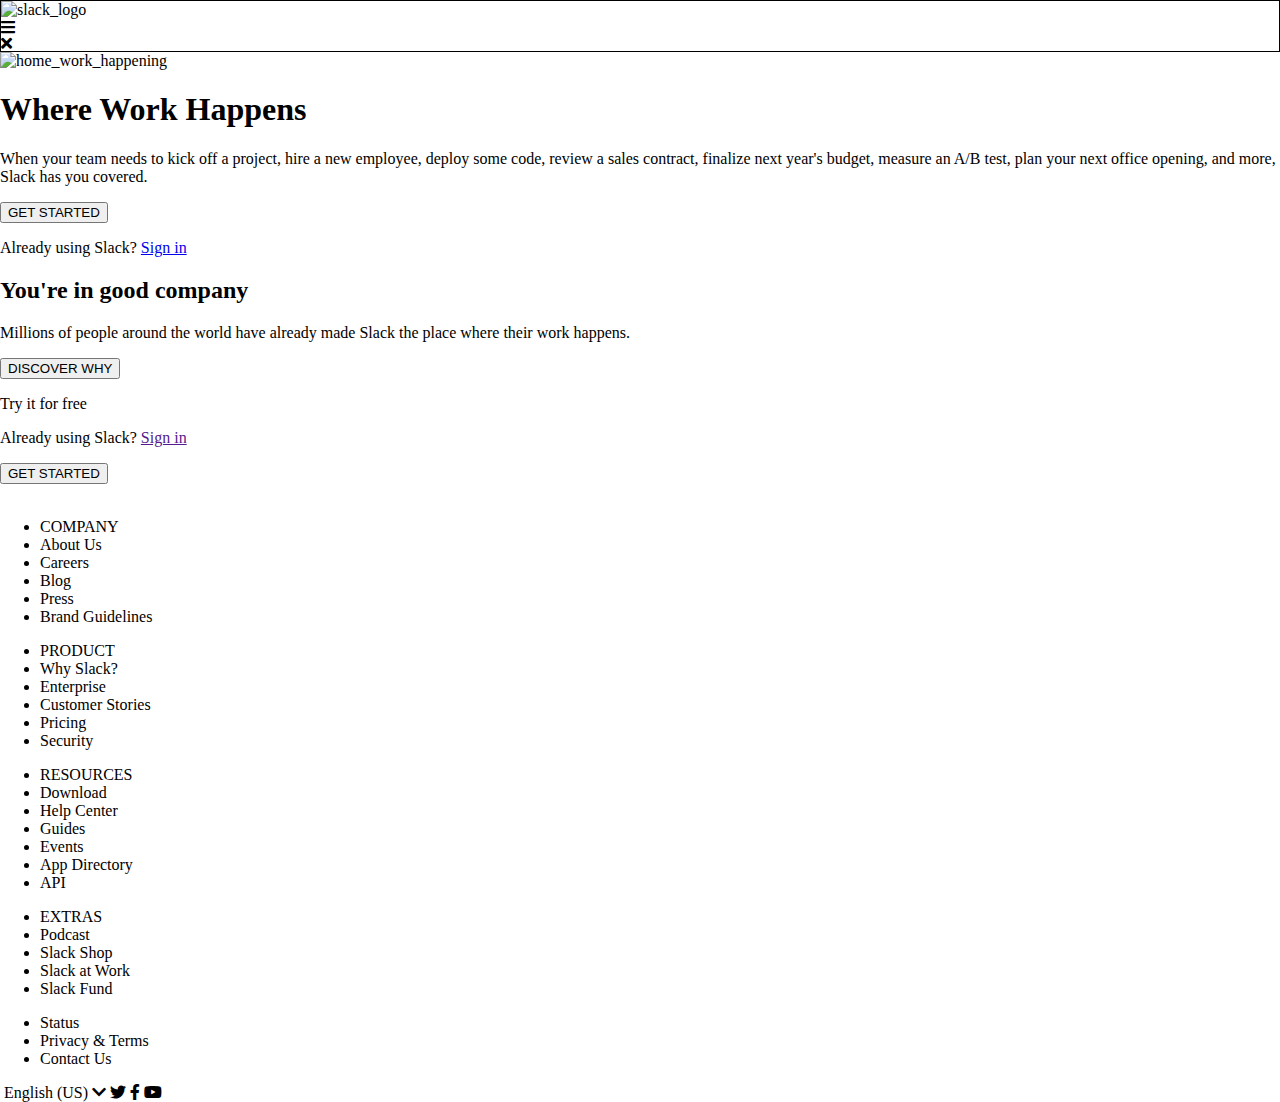
==== starter_code/index.html @ abfde02e "1st changes" ====
<!DOCTYPE html>
<html lang="en">
  <head>
    <meta charset="UTF-8" />
    <meta name="viewport" content="width=device-width, initial-scale=1.0" />
    <meta http-equiv="X-UA-Compatible" content="ie=edge" />

    <!-- link the font awesome CDN -->
    <link
      href="https://use.fontawesome.com/releases/v5.0.1/css/all.css"
      rel="stylesheet"
    />

    <!-- link your styles -->
    <link rel="stylesheet" href="./stylesheets/style.css" />
    <title>Where work happens | Slack</title>
  </head>

  <body>
    <nav class="navBar">
      <img src="./images/slack-logo.png" alt="slack_logo" />
      <ul>
        <li>Why Slack?</li>
        <li>Pricing</li>
        <li>About Us</li>
        <li>Your Workspaces</li>
      </ul>
      <i class="fas fa-bars"></i>
      <i class="fas fa-times"></i>
    </nav>
    <header>
      <img src="./images/home_talking.png" alt="home_work_happening" />
      <h1>Where Work Happens</h1>
      <p>
        When your team needs to kick off a project, hire a new employee, deploy
        some code, review a sales contract, finalize next year's budget, measure
        an A/B test, plan your next office opening, and more, Slack has you
        covered.
      </p>
      <button type="button" name="button">GET STARTED</button>
      <p>Already using Slack? <a href="#">Sign in</a></p>
    </header>
    <main>
      <div>
        <h2>You're in good company</h2>
        <p>
          Millions of people around the world have already made Slack the place
          where their work happens.
        </p>
        <button>DISCOVER WHY</button>
        <img src="./images/airbnb-logo.png" alt="" />
        <img src="./images/capital-one-logo.png" alt="" />
        <img src="./images/harvard-logo.png" alt="" />
        <img src="./images/los-angeles-times-logo.png" alt="" />
        <img src="./images/oracle-logo.png" alt="" />
        <img src="./images/ticketmaster-logo.png" alt="" />
      </div>
      <div>
        <p>Try it for free</p>
        <p>Already using Slack? <a href="">Sign in</a></p>
        <button type="button" name="button">GET STARTED</button>
      </div>
    </main>
    <footer>
      <div>
        <img src="./images/iso-slack.png" alt="" />
        <ul>
          <li>COMPANY</li>
          <li>About Us</li>
          <li>Careers</li>
          <li>Blog</li>
          <li>Press</li>
          <li>Brand Guidelines</li>
        </ul>
        <ul>
          <li>PRODUCT</li>
          <li>Why Slack?</li>
          <li>Enterprise</li>
          <li>Customer Stories</li>
          <li>Pricing</li>
          <li>Security</li>
        </ul>
        <ul>
          <li>RESOURCES</li>
          <li>Download</li>
          <li>Help Center</li>
          <li>Guides</li>
          <li>Events</li>
          <li>App Directory</li>
          <li>API</li>
        </ul>
        <ul>
          <li>EXTRAS</li>
          <li>Podcast</li>
          <li>Slack Shop</li>
          <li>Slack at Work</li>
          <li>Slack Fund</li>
        </ul>
      </div>
      <div>
        <ul>
          <li>Status</li>
          <li>Privacy & Terms</li>
          <li>Contact Us</li>
        </ul>
        <div>
          <img src="./images/us-flag.png" alt="" />
          <span>English (US)</span>
          <i class="fas fa-chevron-down"></i>
          <i class="fab fa-twitter"></i>
          <i class="fab fa-facebook-f"></i>
          <i class="fab fa-youtube"></i>
        </div>
      </div>
    </footer>
  </body>
</html>
---- starter_code/stylesheets/style.css ----
/*
background-grey: #F4F3F4;
button-purple: #192592
main-titles dark-grey: #2C303F;
paragraph grey: #5b5e6d;
nav grey: #5b5e6d;
*/

body{
    margin:0;
    padding:0;
}

/* ----- NavBar ----- */

.navBar{
    display: flex;
    flex-flow: column wrap;
    border: 1px solid black;
}

.navBar img{
    width:200px;
}

.navBar ul{
    display: none;
}
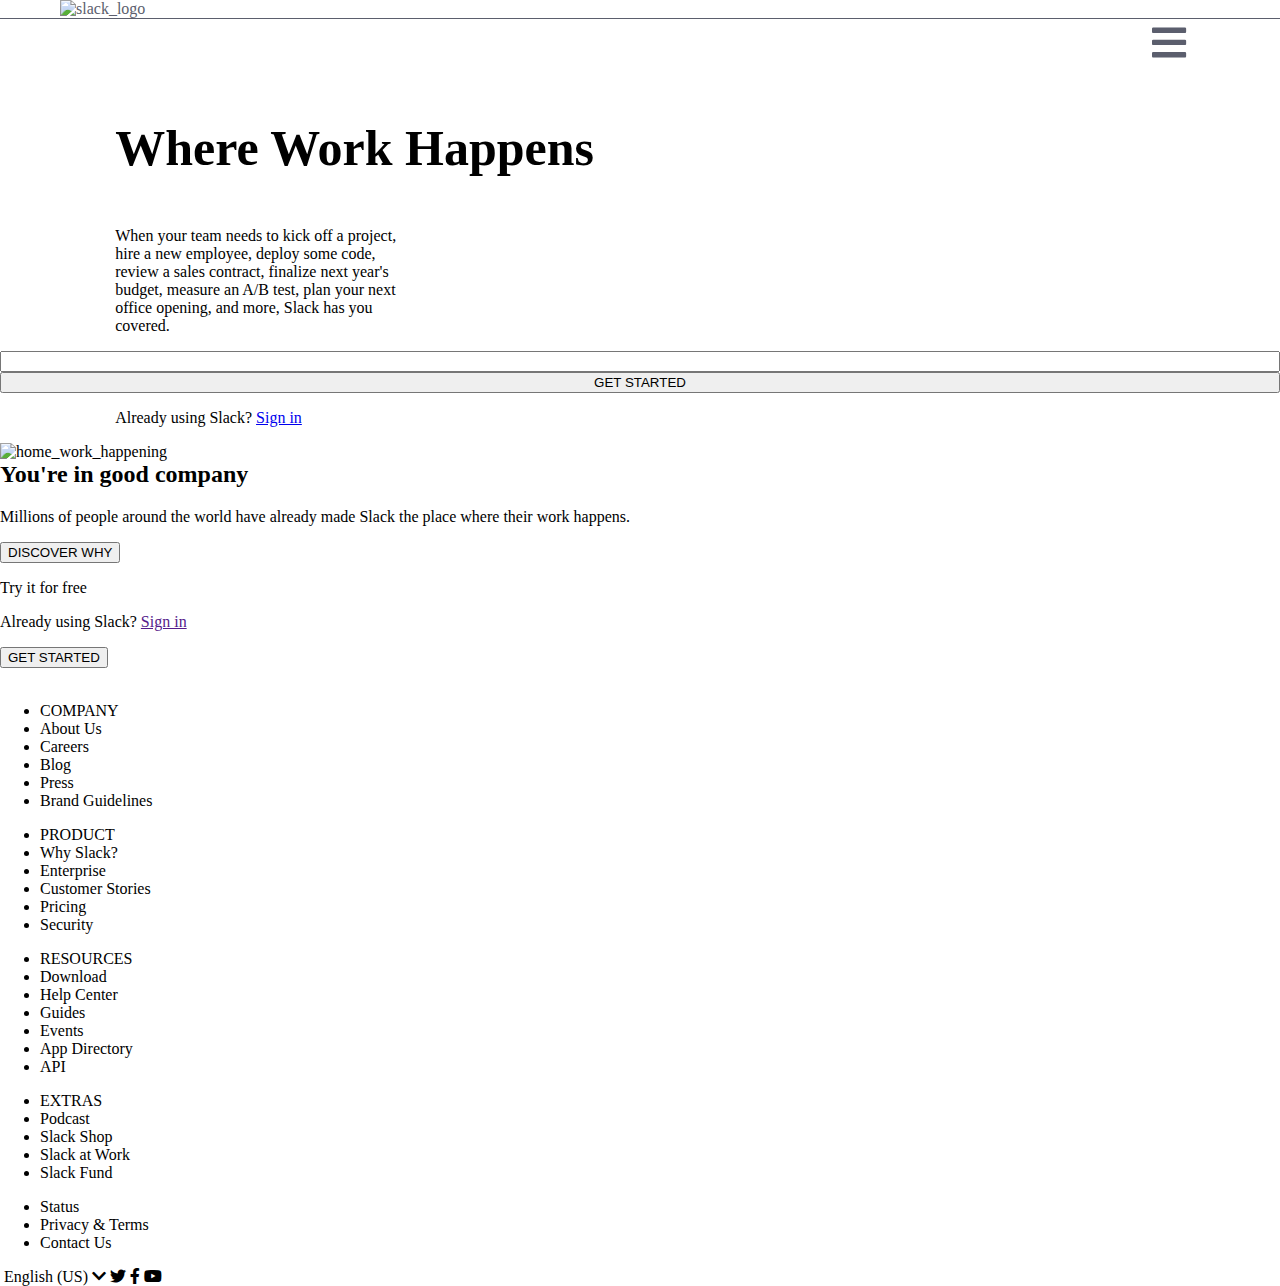
==== commit 1c1aa263: "V2.0" ====
--- a/starter_code/index.html
+++ b/starter_code/index.html
@@ -25,23 +25,24 @@
         <li>About Us</li>
         <li>Your Workspaces</li>
       </ul>
-      <i class="fas fa-bars"></i>
-      <i class="fas fa-times"></i>
+      <i class="fas fa-bars menuD"></i>
+      <i class="fas fa-times cruz"></i>
     </nav>
-    <header>
-      <img src="./images/home_talking.png" alt="home_work_happening" />
-      <h1>Where Work Happens</h1>
-      <p>
-        When your team needs to kick off a project, hire a new employee, deploy
-        some code, review a sales contract, finalize next year's budget, measure
-        an A/B test, plan your next office opening, and more, Slack has you
-        covered.
-      </p>
-      <button type="button" name="button">GET STARTED</button>
-      <p>Already using Slack? <a href="#">Sign in</a></p>
+    <header class="header">             
+        <h1>Where Work Happens</h1>
+        <p>
+          When your team needs to kick off a project, hire a new employee, deploy
+          some code, review a sales contract, finalize next year's budget, measure
+          an A/B test, plan your next office opening, and more, Slack has you
+          covered.
+        </p>
+        <input type="text">
+        <button type="button" name="button">GET STARTED</button>
+        <p>Already using Slack? <a href="#">Sign in</a></p>    
+         <img src="./images/home_talking.png" alt="home_work_happening" /> 
     </header>
     <main>
-      <div>
+      <div class="divMain">
         <h2>You're in good company</h2>
         <p>
           Millions of people around the world have already made Slack the place
--- a/starter_code/stylesheets/style.css
+++ b/starter_code/stylesheets/style.css
@@ -14,15 +14,58 @@
 /* ----- NavBar ----- */
 
 .navBar{
+    position: fixed;
     display: flex;
-    flex-flow: column wrap;
-    border: 1px solid black;
+    border-bottom: 1px solid #5b5e6d;
+    color: #5b5e6d;
+    width:100%;
+    background-color: white;
+    top:0;
 }
 
 .navBar img{
-    width:200px;
+    width:160px;
+    margin-left: 60px;
 }
 
 .navBar ul{
     display: none;
-}+}
+
+.cruz{
+    display: none;
+}
+
+.menuD{
+    font-size: 39px;
+    position:fixed;
+    left:90%;
+    top:2.5%;
+}
+
+/* ----- Header ----- */
+
+.header{
+    display: flex;
+    flex-flow: column wrap;
+    float: left;
+    margin-top: 66px;
+    width:100%;
+}
+
+.header h1{
+    width:50%;
+    margin-left: 9%;
+    font-size: 50px;
+}
+
+.header p{
+    width:300px;
+    margin-left: 9%;
+}
+
+
+/* ----- Main ----- */
+ .divMain img{
+    width:200px;
+ }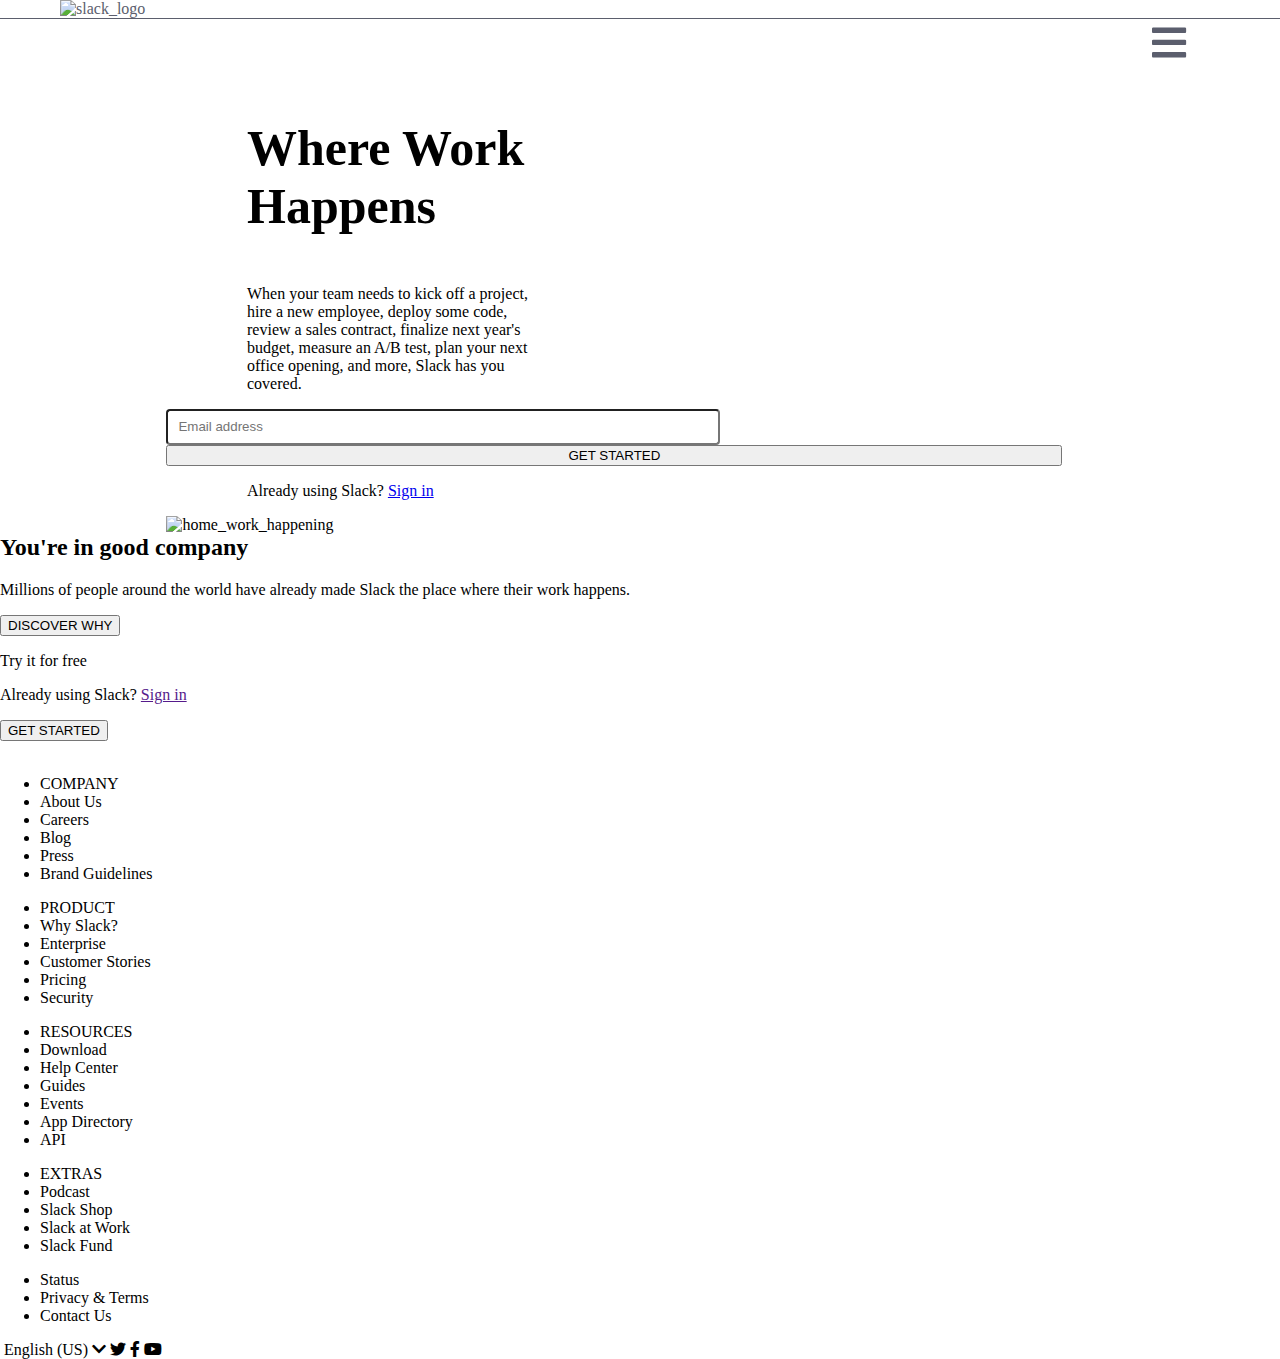
==== commit f501e273: "p" ====
--- a/starter_code/index.html
+++ b/starter_code/index.html
@@ -36,7 +36,7 @@
           an A/B test, plan your next office opening, and more, Slack has you
           covered.
         </p>
-        <input type="text">
+        <input type="text" placeholder="Email address" class="mailHeader">
         <button type="button" name="button">GET STARTED</button>
         <p>Already using Slack? <a href="#">Sign in</a></p>    
          <img src="./images/home_talking.png" alt="home_work_happening" /> 
--- a/starter_code/stylesheets/style.css
+++ b/starter_code/stylesheets/style.css
@@ -50,7 +50,8 @@
     flex-flow: column wrap;
     float: left;
     margin-top: 66px;
-    width:100%;
+    width:70%;
+    margin: 66px 20% 0 13%;
 }
 
 .header h1{
@@ -64,6 +65,18 @@
     margin-left: 9%;
 }
 
+.mailHeader{
+    width:60%;
+    border-radius: 4px;
+    -webkit-border-radius: 4px;
+    -moz-border-radius: 4px;
+    -ms-border-radius: 4px;
+    -o-border-radius: 4px;
+    height: 30px;
+    padding-left: 10px;
+}
+
+
 
 /* ----- Main ----- */
  .divMain img{
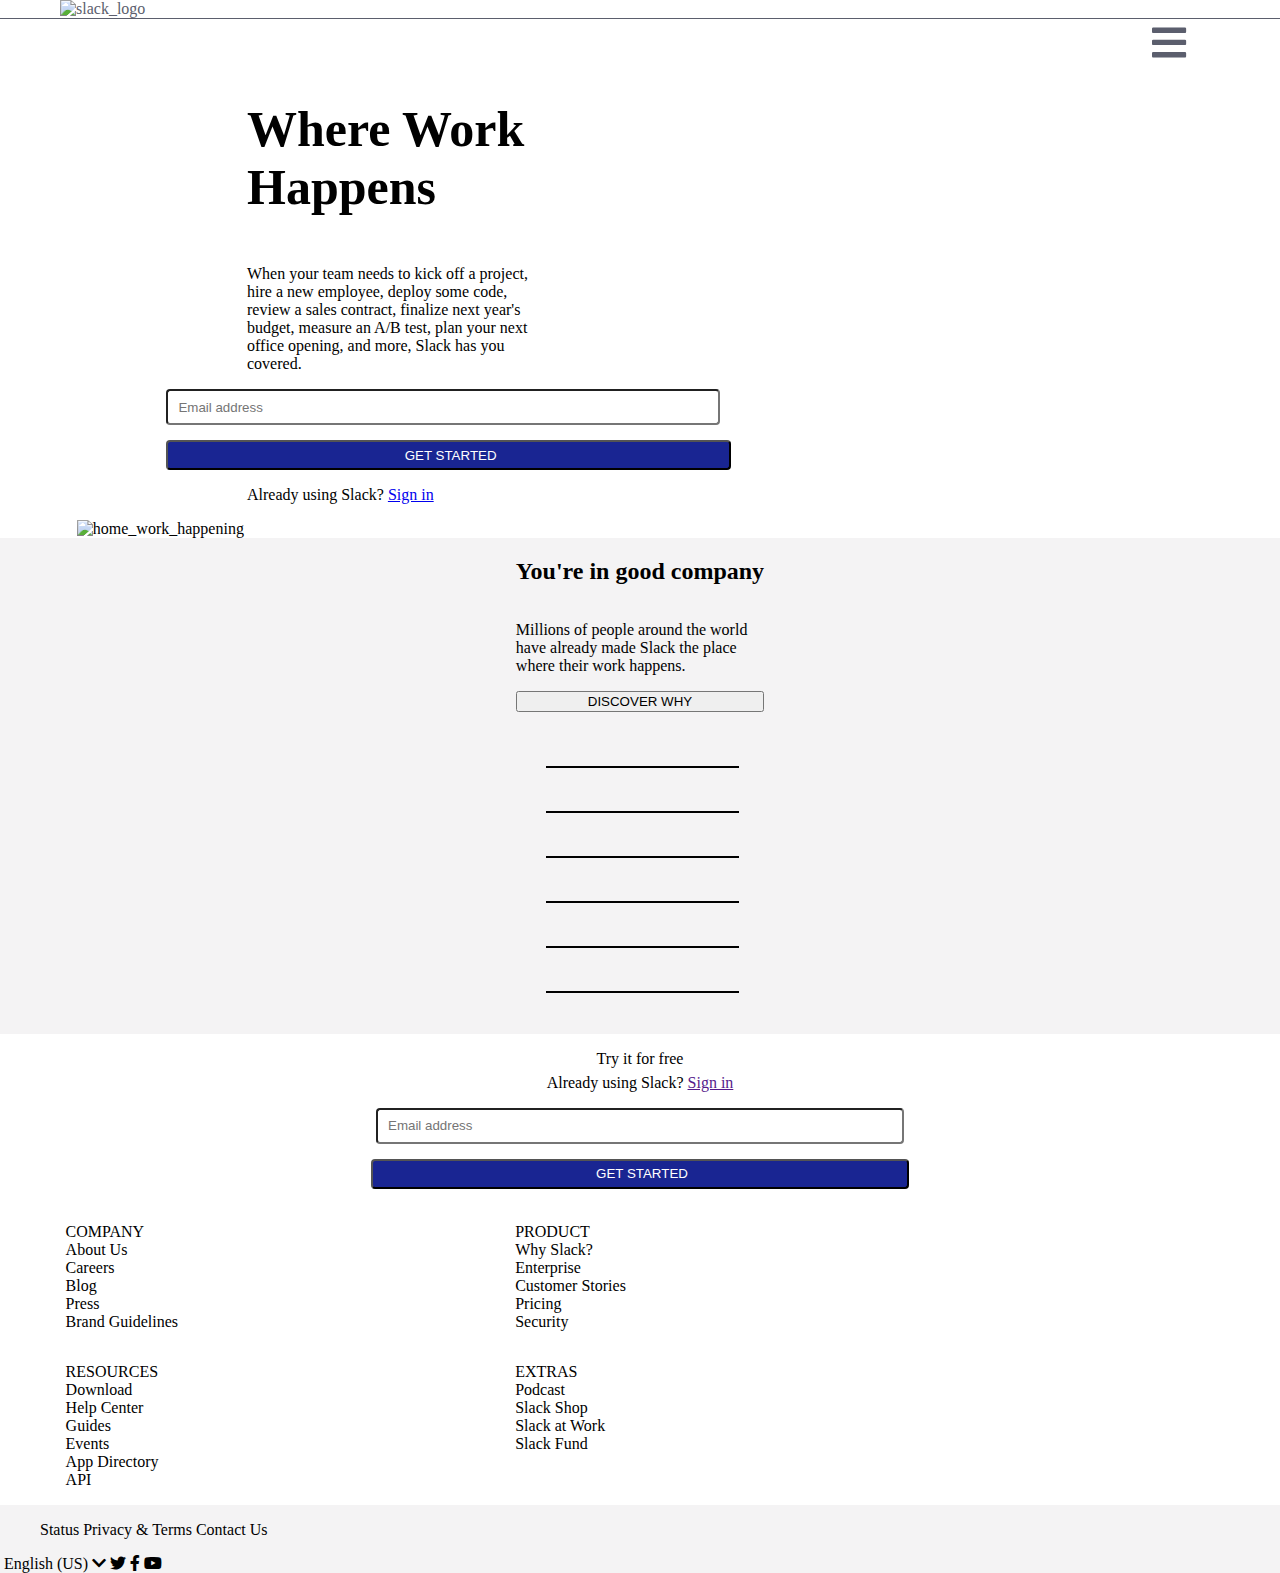
==== commit aa80e9a5: "mobileFirst" ====
--- a/starter_code/index.html
+++ b/starter_code/index.html
@@ -49,22 +49,27 @@
           where their work happens.
         </p>
         <button>DISCOVER WHY</button>
-        <img src="./images/airbnb-logo.png" alt="" />
-        <img src="./images/capital-one-logo.png" alt="" />
-        <img src="./images/harvard-logo.png" alt="" />
-        <img src="./images/los-angeles-times-logo.png" alt="" />
-        <img src="./images/oracle-logo.png" alt="" />
-        <img src="./images/ticketmaster-logo.png" alt="" />
+        <ul class="imgList">
+          <li><img src="./images/airbnb-logo.png" alt="" /></li>
+          <li><img src="./images/capital-one-logo.png" alt="" /></li>
+          <li><img src="./images/harvard-logo.png" alt="" /></li>
+          <li><img src="./images/los-angeles-times-logo.png" alt="" /></li>
+          <li><img src="./images/oracle-logo.png" alt="" /></li>
+          <li><img src="./images/ticketmaster-logo.png" alt="" /></li>
+        </ul>
       </div>
-      <div>
+      <div class="divMain2">
         <p>Try it for free</p>
         <p>Already using Slack? <a href="">Sign in</a></p>
+        <input type="text" placeholder="Email address" class="mailMain2">
         <button type="button" name="button">GET STARTED</button>
       </div>
     </main>
     <footer>
-      <div>
-        <img src="./images/iso-slack.png" alt="" />
+      <div class="divFooter">
+        <div class="imgD">
+          <img src="./images/iso-slack.png" alt="" />
+        </div>
         <ul>
           <li>COMPANY</li>
           <li>About Us</li>
@@ -98,7 +103,7 @@
           <li>Slack Fund</li>
         </ul>
       </div>
-      <div>
+      <div class="divFooter2">
         <ul>
           <li>Status</li>
           <li>Privacy & Terms</li>
--- a/starter_code/stylesheets/style.css
+++ b/starter_code/stylesheets/style.css
@@ -6,79 +6,195 @@
 nav grey: #5b5e6d;
 */
 
-body{
-    margin:0;
-    padding:0;
+body {
+  margin: 0;
+  padding: 0;
 }
 
 /* ----- NavBar ----- */
 
-.navBar{
-    position: fixed;
-    display: flex;
-    border-bottom: 1px solid #5b5e6d;
-    color: #5b5e6d;
-    width:100%;
-    background-color: white;
-    top:0;
-}
-
-.navBar img{
-    width:160px;
-    margin-left: 60px;
-}
-
-.navBar ul{
-    display: none;
-}
-
-.cruz{
-    display: none;
-}
-
-.menuD{
-    font-size: 39px;
-    position:fixed;
-    left:90%;
-    top:2.5%;
+.navBar {
+  position: fixed;
+  display: flex;
+  border-bottom: 1px solid #5b5e6d;
+  color: #5b5e6d;
+  width: 100%;
+  background-color: white;
+  top: 0;
+}
+
+.navBar img {
+  width: 160px;
+  margin-left: 60px;
+}
+
+.navBar ul {
+  display: none;
+}
+
+.cruz {
+  display: none;
+}
+
+.menuD {
+  font-size: 39px;
+  position: fixed;
+  left: 90%;
+  top: 2.5%;
 }
 
 /* ----- Header ----- */
 
-.header{
+.header {
+  display: flex;
+  flex-flow: column wrap;
+  float: left;
+  margin-top: 66px;
+  width: 70%;
+  margin: 66px 20% 0 13%;
+}
+
+.header h1 {
+  width: 50%;
+  margin-left: 9%;
+  font-size: 50px;
+}
+
+.header p {
+  width: 300px;
+  margin-left: 9%;
+}
+
+.mailHeader {
+  width: 60%;
+  border-radius: 4px;
+  -webkit-border-radius: 4px;
+  -moz-border-radius: 4px;
+  -ms-border-radius: 4px;
+  -o-border-radius: 4px;
+  height: 30px;
+  padding-left: 10px;
+}
+
+.header button {
+  width: 63%;
+  border-radius: 4px;
+  -webkit-border-radius: 4px;
+  -moz-border-radius: 4px;
+  -ms-border-radius: 4px;
+  -o-border-radius: 4px;
+  height: 30px;
+  padding-left: 10px;
+  background-color: #192592;
+  color: white;
+  margin-top: 15px;
+}
+
+.header img {
+  width: 100%;
+  margin-left: -10%;
+}
+
+/* ----- Main 1 ----- */
+.divMain {
+  width: 100%;
+  background-color: #f4f3f4;
+  float: left;
+  display: flex;
+  flex-flow: column wrap;
+  align-content: center;
+}
+
+.divMain h2 {
+  text-align: center;
+}
+
+.divMain p {
+  width: 248px;
+}
+.imgList {
+  margin-left: -30px;
+  list-style-type: none;
+}
+.imgList li {
+  border-bottom: 2px solid black;
+  margin: 20px 25px 25px 20px;
+}
+.imgList img {
+  width: 200px;
+}
+
+/* ----- Main 2 ----- */
+
+.divMain2 {
+  display: flex;
+  flex-flow: column wrap;
+  width: 100%;
+  align-items: center;
+}
+
+.divMain2 p:nth-child(2n) {
+  margin-top: -10px;
+}
+
+.mailMain2 {
+  width: 40%;
+  border-radius: 4px;
+  height: 30px;
+  padding-left: 10px;
+}
+
+.divMain2 button {
+  width: 42%;
+  border-radius: 4px;
+  -webkit-border-radius: 4px;
+  -moz-border-radius: 4px;
+  -ms-border-radius: 4px;
+  -o-border-radius: 4px;
+  height: 30px;
+  padding-left: 10px;
+  background-color: #192592;
+  color: white;
+  margin-top: 15px;
+}
+
+/* ----- Footer ----- */
+
+.divFooter {
+  display: flex;
+  flex-flow: row wrap;
+  width: 100%;
+}
+
+.imgD {
+  width: 100%;
+}
+
+.imgD img {
+  width: 200px;
+}
+
+.divFooter ul {
+  float: left;
+  list-style: none;
+  width: 30%;
+  margin-left: 2%;
+}
+
+/* ----- Footer 2 ----- */
+
+.divFooter2{
+    width:100%;    
     display: flex;
     flex-flow: column wrap;
-    float: left;
-    margin-top: 66px;
-    width:70%;
-    margin: 66px 20% 0 13%;
-}
-
-.header h1{
-    width:50%;
-    margin-left: 9%;
-    font-size: 50px;
-}
-
-.header p{
-    width:300px;
-    margin-left: 9%;
-}
-
-.mailHeader{
-    width:60%;
-    border-radius: 4px;
-    -webkit-border-radius: 4px;
-    -moz-border-radius: 4px;
-    -ms-border-radius: 4px;
-    -o-border-radius: 4px;
-    height: 30px;
-    padding-left: 10px;
-}
-
-
-
-/* ----- Main ----- */
- .divMain img{
-    width:200px;
- }+    background-color: #f4f3f4;
+}
+
+.divFooter2 ul{
+    list-style: none;
+}
+
+.divFooter2 ul>li{
+    display:inline;
+    text-align: center;
+}
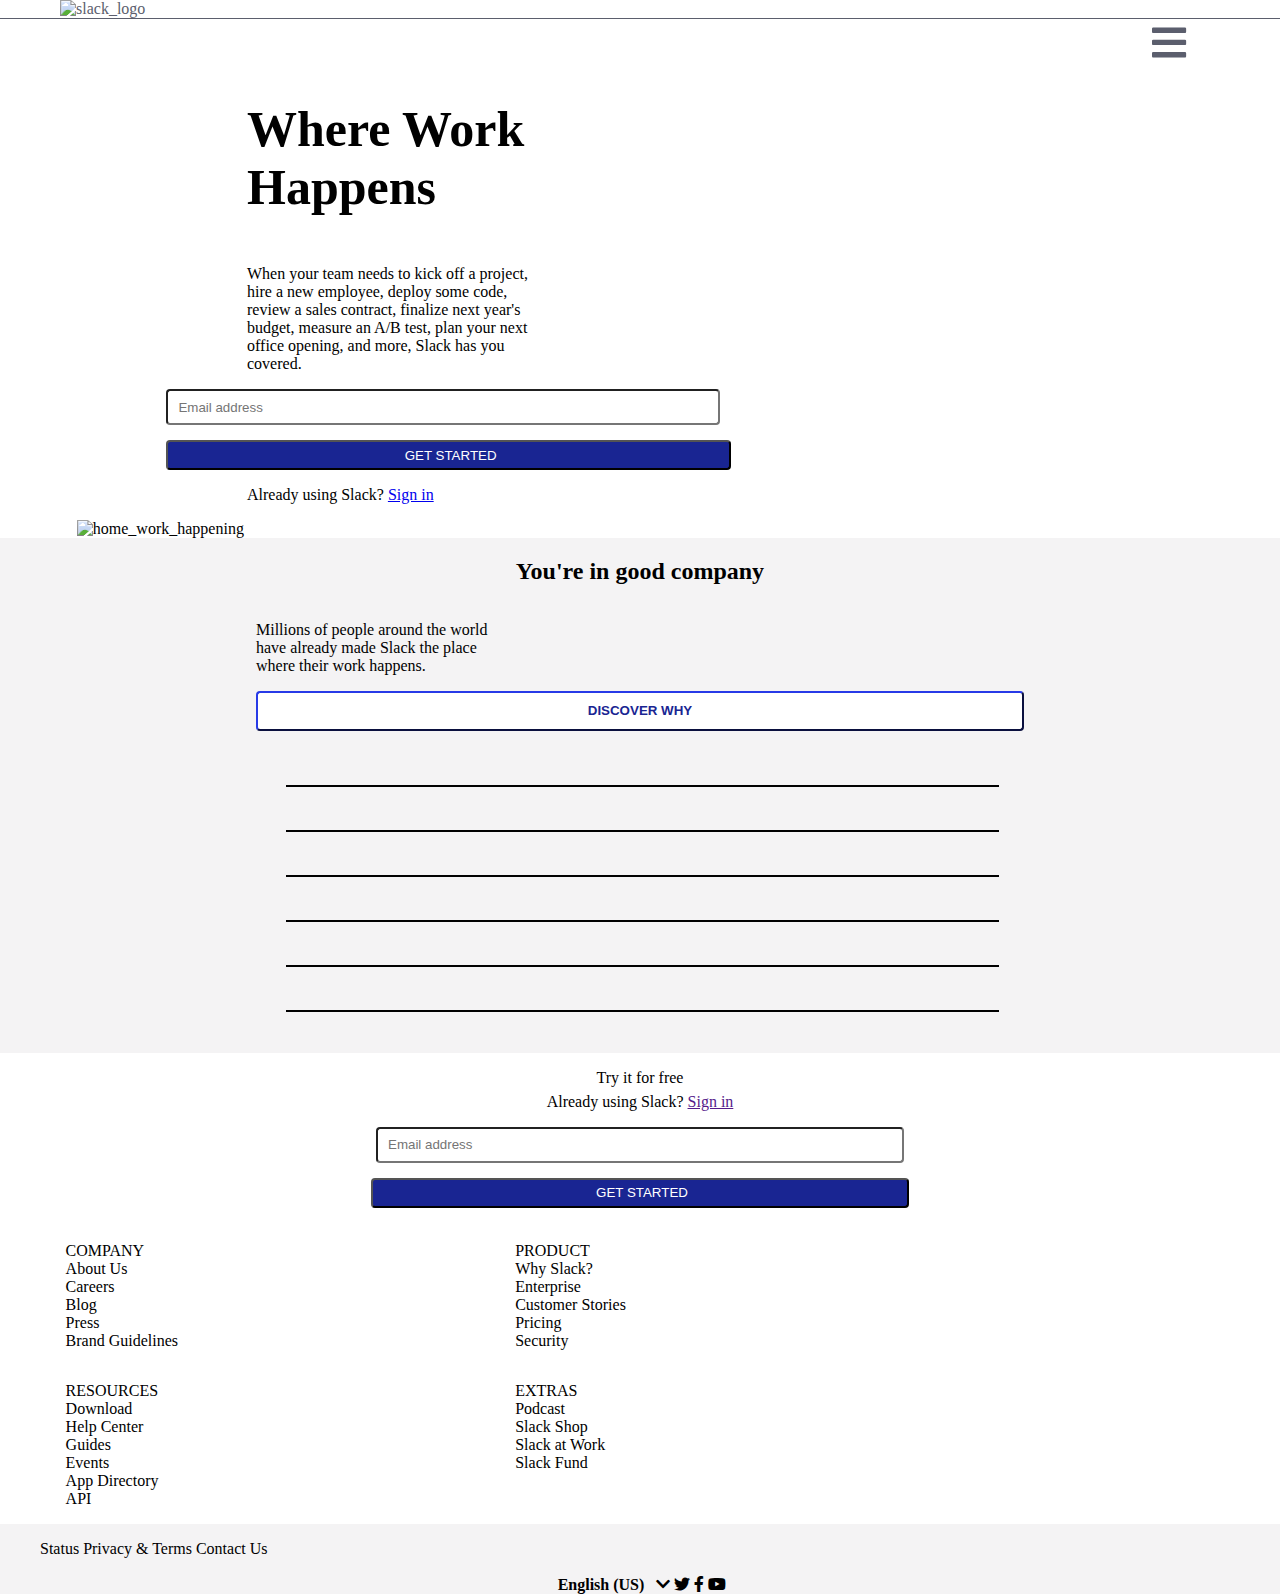
==== commit 45fd1ee2: "mobileFirst" ====
--- a/starter_code/index.html
+++ b/starter_code/index.html
@@ -109,7 +109,7 @@
           <li>Privacy & Terms</li>
           <li>Contact Us</li>
         </ul>
-        <div>
+        <div class="RRSS">
           <img src="./images/us-flag.png" alt="" />
           <span>English (US)</span>
           <i class="fas fa-chevron-down"></i>
--- a/starter_code/stylesheets/style.css
+++ b/starter_code/stylesheets/style.css
@@ -112,6 +112,15 @@
 .divMain p {
   width: 248px;
 }
+.divMain button{
+    border-radius: 4px;
+    background-color:white;
+    color: #192592;
+    font-weight: bold;
+    border-color: #192592;
+    height: 40px;
+    width:60%;
+}
 .imgList {
   margin-left: -30px;
   list-style-type: none;
@@ -192,9 +201,24 @@
 
 .divFooter2 ul{
     list-style: none;
+    height: 20px;
 }
 
 .divFooter2 ul>li{
-    display:inline;
+    display:inline;    
+}
+
+.RRSS{
+    font-weight: bold;
     text-align: center;
 }
+
+.RRSS img{
+    width:30px;
+}
+
+.fa-chevron-down{
+    margin-left: 8px;
+}
+
+
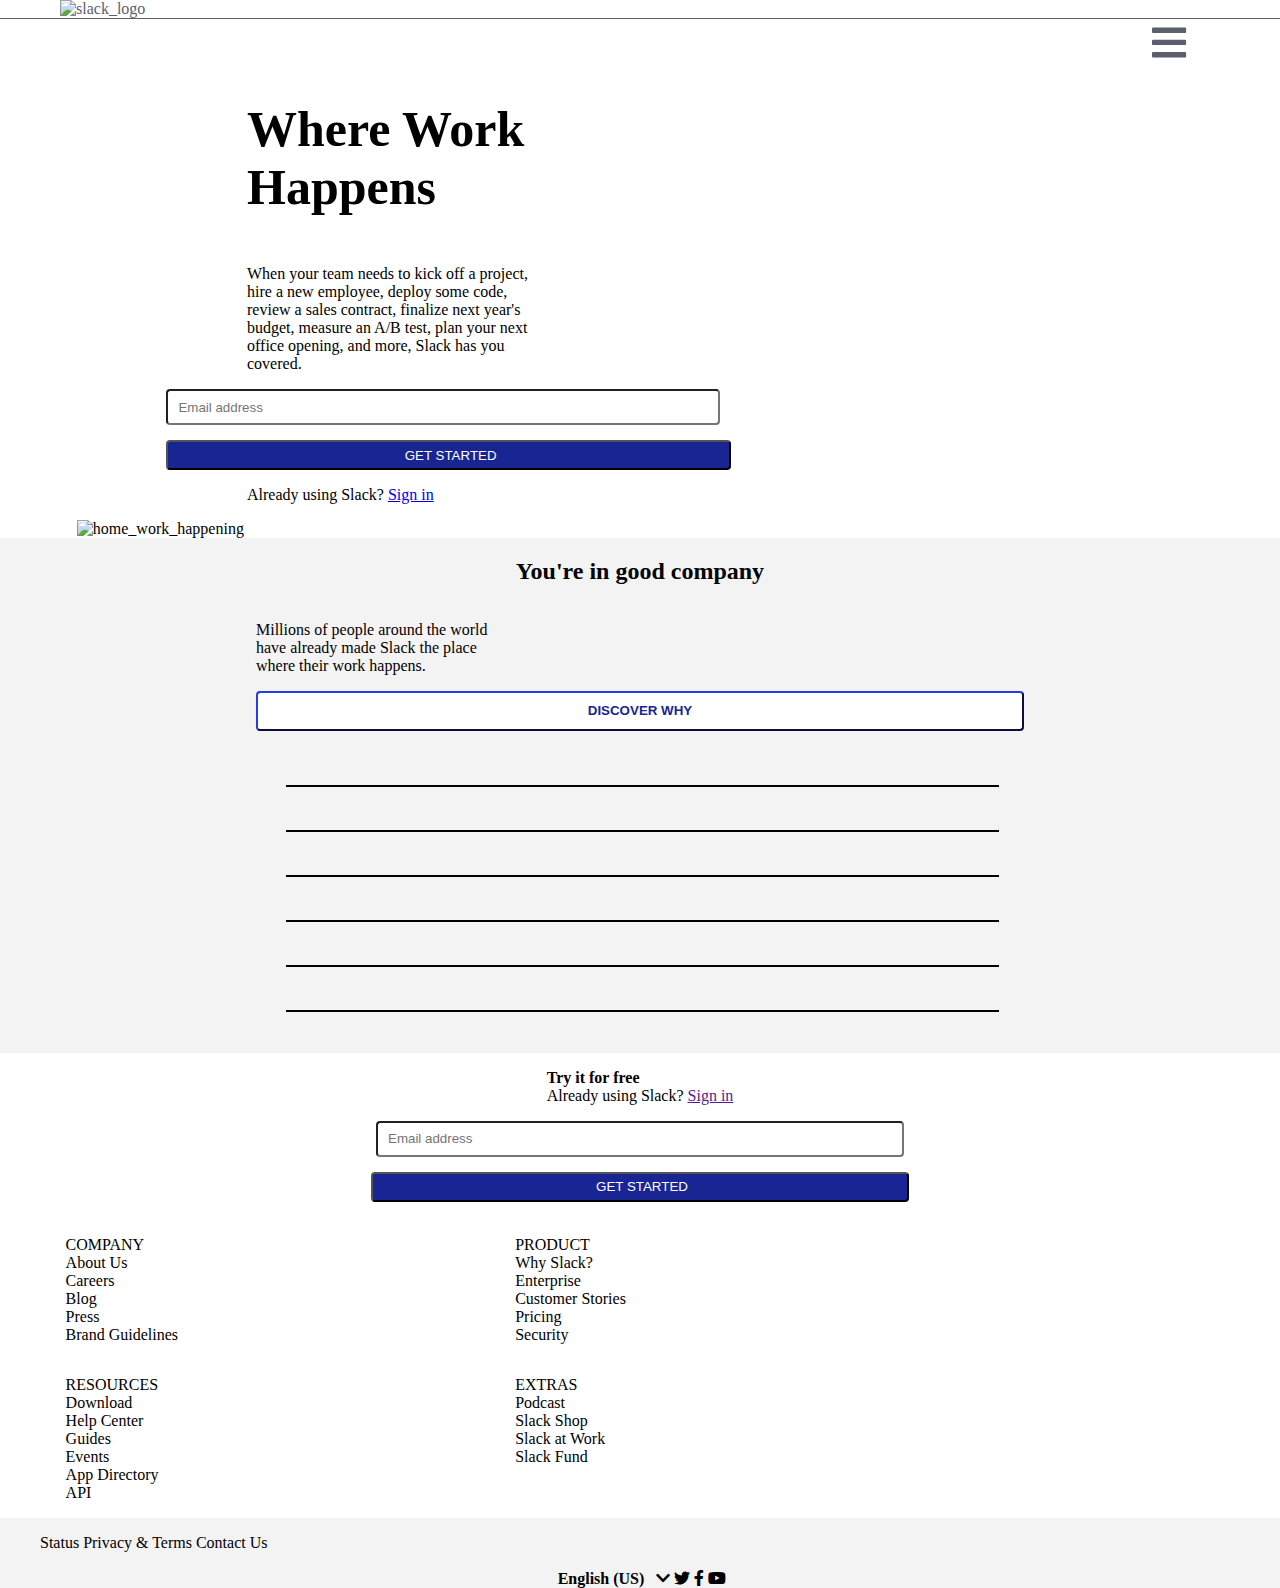
==== commit 535ca03c: "almost_ready" ====
--- a/starter_code/index.html
+++ b/starter_code/index.html
@@ -59,8 +59,8 @@
         </ul>
       </div>
       <div class="divMain2">
-        <p>Try it for free</p>
-        <p>Already using Slack? <a href="">Sign in</a></p>
+        <p><strong>Try it for free</strong> <br>
+        Already using Slack? <a href="">Sign in</a></p>
         <input type="text" placeholder="Email address" class="mailMain2">
         <button type="button" name="button">GET STARTED</button>
       </div>
--- a/starter_code/stylesheets/style.css
+++ b/starter_code/stylesheets/style.css
@@ -222,3 +222,108 @@
 }
 
 
+@media (min-width: 768px) and (max-width:961px){
+        .header{
+          width:100%;
+          margin: 86px 5px 25px 0;
+        }
+    
+      .header h1{
+        width:100%;
+        margin-left: 15px;
+      }
+      .header p{
+        width:60%;
+        margin-left: 15px;
+        padding-right: 30px;
+      }
+      .header img{
+        width:50%;
+        margin-left: 23%;
+      }
+      .mailHeader{
+        margin-left: 15px;
+        width:273px;
+      }
+
+      .header button{
+        width:159px;
+        float:left;
+        margin-top: -35px;
+        margin-left: 320px;
+        height:35px;
+      }
+
+      .divMain p{
+        width:70%;
+        text-align: center;
+        margin-left: 120px;
+      }
+
+      .divMain button{
+        width:150px;
+        margin-left: 320px;
+      }
+
+      .imgList li{
+        margin-left: 5%;
+        width:300px;
+        float:left;
+      }
+
+      .divMain2{
+        flex-flow: row nowrap;
+
+      }
+      
+      .divMain2 p{
+        margin-top: 10px;
+        width:45%;
+        margin-left: calc(5% - 1%);
+      }
+      
+      
+      .divMain2 p:nth-child(2){
+        float: left;
+        margin-top:50px;
+        margin-left: calc(-480px + 84px);
+      }
+
+      .divMain2 input{
+        width:140px;       
+      }
+
+      .divMain2 button{
+        width:140px;
+        height: 36px;
+        margin-top: -2px;
+        margin-left: 5px;        
+      }
+
+      .imgD{
+        width:10%;
+      }
+
+      .imgD img{
+        width:100px;
+      }
+
+      .divFooter2{
+        float: left;
+      }
+
+      .divFooter ul{
+        width:13%;
+      }
+      
+      .divFooter2 ul{
+        width:40%;
+      }
+      
+      .RRSS{
+        margin-top: -20px;
+        margin-right: 20px;
+        text-align: right;
+      }
+
+}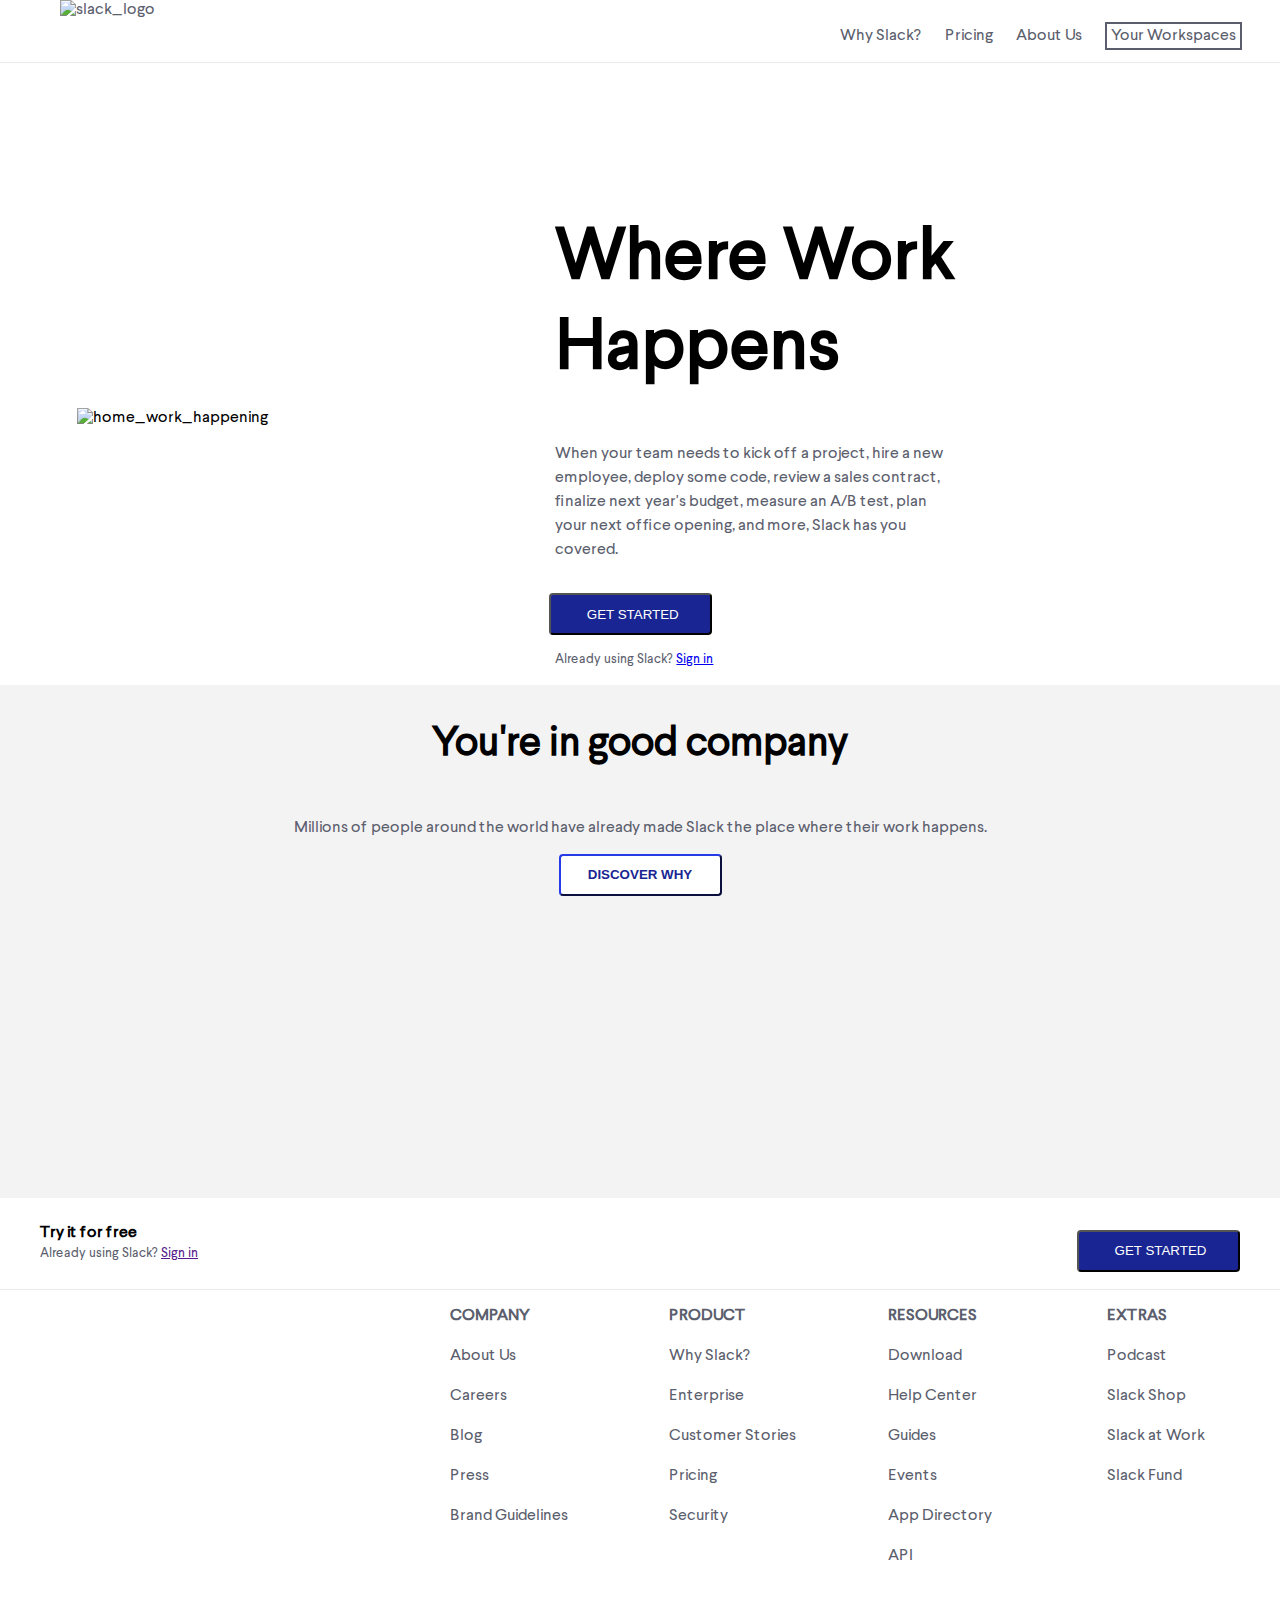
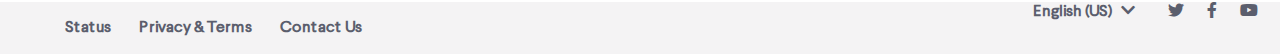
==== commit 2dac4899: "almost" ====
--- a/starter_code/index.html
+++ b/starter_code/index.html
@@ -28,7 +28,8 @@
       <i class="fas fa-bars menuD"></i>
       <i class="fas fa-times cruz"></i>
     </nav>
-    <header class="header">             
+    <header class="header">
+      <div>
         <h1>Where Work Happens</h1>
         <p>
           When your team needs to kick off a project, hire a new employee, deploy
@@ -39,6 +40,8 @@
         <input type="text" placeholder="Email address" class="mailHeader">
         <button type="button" name="button">GET STARTED</button>
         <p>Already using Slack? <a href="#">Sign in</a></p>    
+      </div>             
+        
          <img src="./images/home_talking.png" alt="home_work_happening" /> 
     </header>
     <main>
@@ -60,7 +63,7 @@
       </div>
       <div class="divMain2">
         <p><strong>Try it for free</strong> <br>
-        Already using Slack? <a href="">Sign in</a></p>
+        <span>Already using Slack? <a href="">Sign in</a></span></p>
         <input type="text" placeholder="Email address" class="mailMain2">
         <button type="button" name="button">GET STARTED</button>
       </div>
@@ -71,7 +74,7 @@
           <img src="./images/iso-slack.png" alt="" />
         </div>
         <ul>
-          <li>COMPANY</li>
+          <li> <strong> COMPANY</strong></li>
           <li>About Us</li>
           <li>Careers</li>
           <li>Blog</li>
@@ -79,7 +82,7 @@
           <li>Brand Guidelines</li>
         </ul>
         <ul>
-          <li>PRODUCT</li>
+          <li> <strong> PRODUCT</strong></li>
           <li>Why Slack?</li>
           <li>Enterprise</li>
           <li>Customer Stories</li>
@@ -87,7 +90,7 @@
           <li>Security</li>
         </ul>
         <ul>
-          <li>RESOURCES</li>
+          <li> <strong> RESOURCES</strong></li>
           <li>Download</li>
           <li>Help Center</li>
           <li>Guides</li>
@@ -96,7 +99,7 @@
           <li>API</li>
         </ul>
         <ul>
-          <li>EXTRAS</li>
+          <li> <strong> EXTRAS</strong></li>
           <li>Podcast</li>
           <li>Slack Shop</li>
           <li>Slack at Work</li>
--- a/starter_code/stylesheets/style.css
+++ b/starter_code/stylesheets/style.css
@@ -9,6 +9,7 @@
 body {
   margin: 0;
   padding: 0;
+  font-family: 'lars';
 }
 
 /* ----- NavBar ----- */
@@ -16,7 +17,7 @@
 .navBar {
   position: fixed;
   display: flex;
-  border-bottom: 1px solid #5b5e6d;
+  border-bottom: 0.1px solid #EBEBEB;
   color: #5b5e6d;
   width: 100%;
   background-color: white;
@@ -30,6 +31,14 @@
 
 .navBar ul {
   display: none;
+}
+.navBar ul>li{
+  margin-left: 20px;
+}
+.navBar ul>li:last-child{
+  border:2px solid #5b5e6d;
+  padding:4px;
+  
 }
 
 .cruz {
@@ -52,10 +61,11 @@
   margin-top: 66px;
   width: 70%;
   margin: 66px 20% 0 13%;
+  align-items: center;
 }
 
 .header h1 {
-  width: 50%;
+  width: 60%;
   margin-left: 9%;
   font-size: 50px;
 }
@@ -63,6 +73,8 @@
 .header p {
   width: 300px;
   margin-left: 9%;
+  color: #5b5e6d;
+  
 }
 
 .mailHeader {
@@ -74,6 +86,8 @@
   -o-border-radius: 4px;
   height: 30px;
   padding-left: 10px;
+  margin-left: 9%;
+  
 }
 
 .header button {
@@ -83,11 +97,12 @@
   -moz-border-radius: 4px;
   -ms-border-radius: 4px;
   -o-border-radius: 4px;
-  height: 30px;
+  height: 42px;
   padding-left: 10px;
   background-color: #192592;
   color: white;
   margin-top: 15px;
+  margin-left: 9%;
 }
 
 .header img {
@@ -107,10 +122,12 @@
 
 .divMain h2 {
   text-align: center;
+  font-size: 50px;
 }
 
 .divMain p {
   width: 248px;
+  color:#5b5e6d;
 }
 .divMain button{
     border-radius: 4px;
@@ -124,9 +141,13 @@
 .imgList {
   margin-left: -30px;
   list-style-type: none;
-}
+  display: flex;
+  flex-direction: column;
+  align-items: center;
+}
+
 .imgList li {
-  border-bottom: 2px solid black;
+  
   margin: 20px 25px 25px 20px;
 }
 .imgList img {
@@ -140,6 +161,11 @@
   flex-flow: column wrap;
   width: 100%;
   align-items: center;
+  border-bottom: 1px solid #EBEBEB;
+  
+}
+.divMain2 span{
+  color: #5b5e6d;
 }
 
 .divMain2 p:nth-child(2n) {
@@ -188,6 +214,7 @@
   list-style: none;
   width: 30%;
   margin-left: 2%;
+  color: #5b5e6d;
 }
 
 /* ----- Footer 2 ----- */
@@ -197,6 +224,7 @@
     display: flex;
     flex-flow: column wrap;
     background-color: #f4f3f4;
+    color: #5b5e6d;
 }
 
 .divFooter2 ul{
@@ -321,9 +349,170 @@
       }
       
       .RRSS{
-        margin-top: -20px;
-        margin-right: 20px;
+       width:99%;
+       transform:translateY(-50px);
         text-align: right;
       }
-
-}+}
+
+@media (min-width: 958px) and (max-width:1024px){
+  .imgList li{
+    width:200px;
+  }
+}
+
+@media (min-width: 1024px){
+  .navBar{
+    justify-content: space-between;
+  }
+
+  .navBar ul{
+    display:inline;
+    list-style: none;
+    margin-right: 3%;
+    margin-top: 2%;
+  }
+
+  .navBar li{
+    display:inline;
+  }
+  
+  .menuD{
+    display:none;
+  }
+
+  .header{    
+    flex-flow: row-reverse;
+    justify-content: space-between;    
+  }
+  .header h1{
+    width:80%;
+    font-size: 72px;
+  }
+  .header p{
+    width:400px;
+    line-height: 24px;    
+  }
+  .header div{
+    margin-top: 100px;
+  }
+  .mailHeader{
+    display: none;
+  }
+  .header button{
+    width:163px;
+    height:42px;
+    margin-left: 44px;
+  }
+  .header img{
+    width:60%;
+    margin-top: 85px;
+  }
+  .header p:nth-child(5){
+    font-size: 13px;
+  }
+
+  .divMain h2{
+    font-size: 40px;
+  }
+  .divMain{
+    align-items:center;
+  }
+
+  .divMain p{
+    width:80%;
+    text-align: center;
+  }
+  .divMain2 span{
+    font-size: 13px;
+  }
+  .divMain button{
+    width:163px;
+    height:42px;    
+  }
+
+  .imgList{
+    display: flex;
+    flex-wrap: wrap;
+    justify-content: center;    
+  }
+  .imgList li{
+    width:30%;   
+    display: flex;
+    justify-content: center;
+    
+  }
+
+  .divMain2 {
+    flex-direction: row;
+    justify-content: space-between;
+    height:91px;
+  }
+  .divMain2 p{
+    margin-left: 40px;
+  }
+
+  .divMain2 input{
+    display:none;
+  }
+  .divMain2 button{
+    width:163px;
+    height:42px; 
+    margin-right: 40px;   
+  }
+
+  .imgD{
+    width:30%;
+  }
+  .imgD img{
+    width:80px;
+    margin-left: 20px;
+    
+  }
+
+  .divFooter ul{
+    width:12%;
+  }
+
+  .divFooter ul>li{
+    margin-bottom: 20px;
+  }
+  
+  .divFooter ul:nth-child(){
+    margin-left: 2px;
+  }
+
+  .divFooter2{
+    flex-flow: row;
+    justify-content: space-between;
+  }
+
+  .divFooter2 ul>li{
+    margin-left: 25px;
+    font-weight: bold;
+  }
+
+  .RRSS{
+    margin-right: 22px;
+  }
+
+  .RRSS i{
+    margin-left: 20px;
+  }
+  .RRSS img{
+    margin-top: 10px;
+    width: 20px;
+  }
+  .RRSS i:nth-child(3){
+    margin-left:5px;
+  }
+  .RRSS i:nth-child(4){
+    margin-left:30px;
+  }
+}
+
+
+@font-face {
+  font-family: "lars";
+  src: url(./Larsseit.woff);
+}
